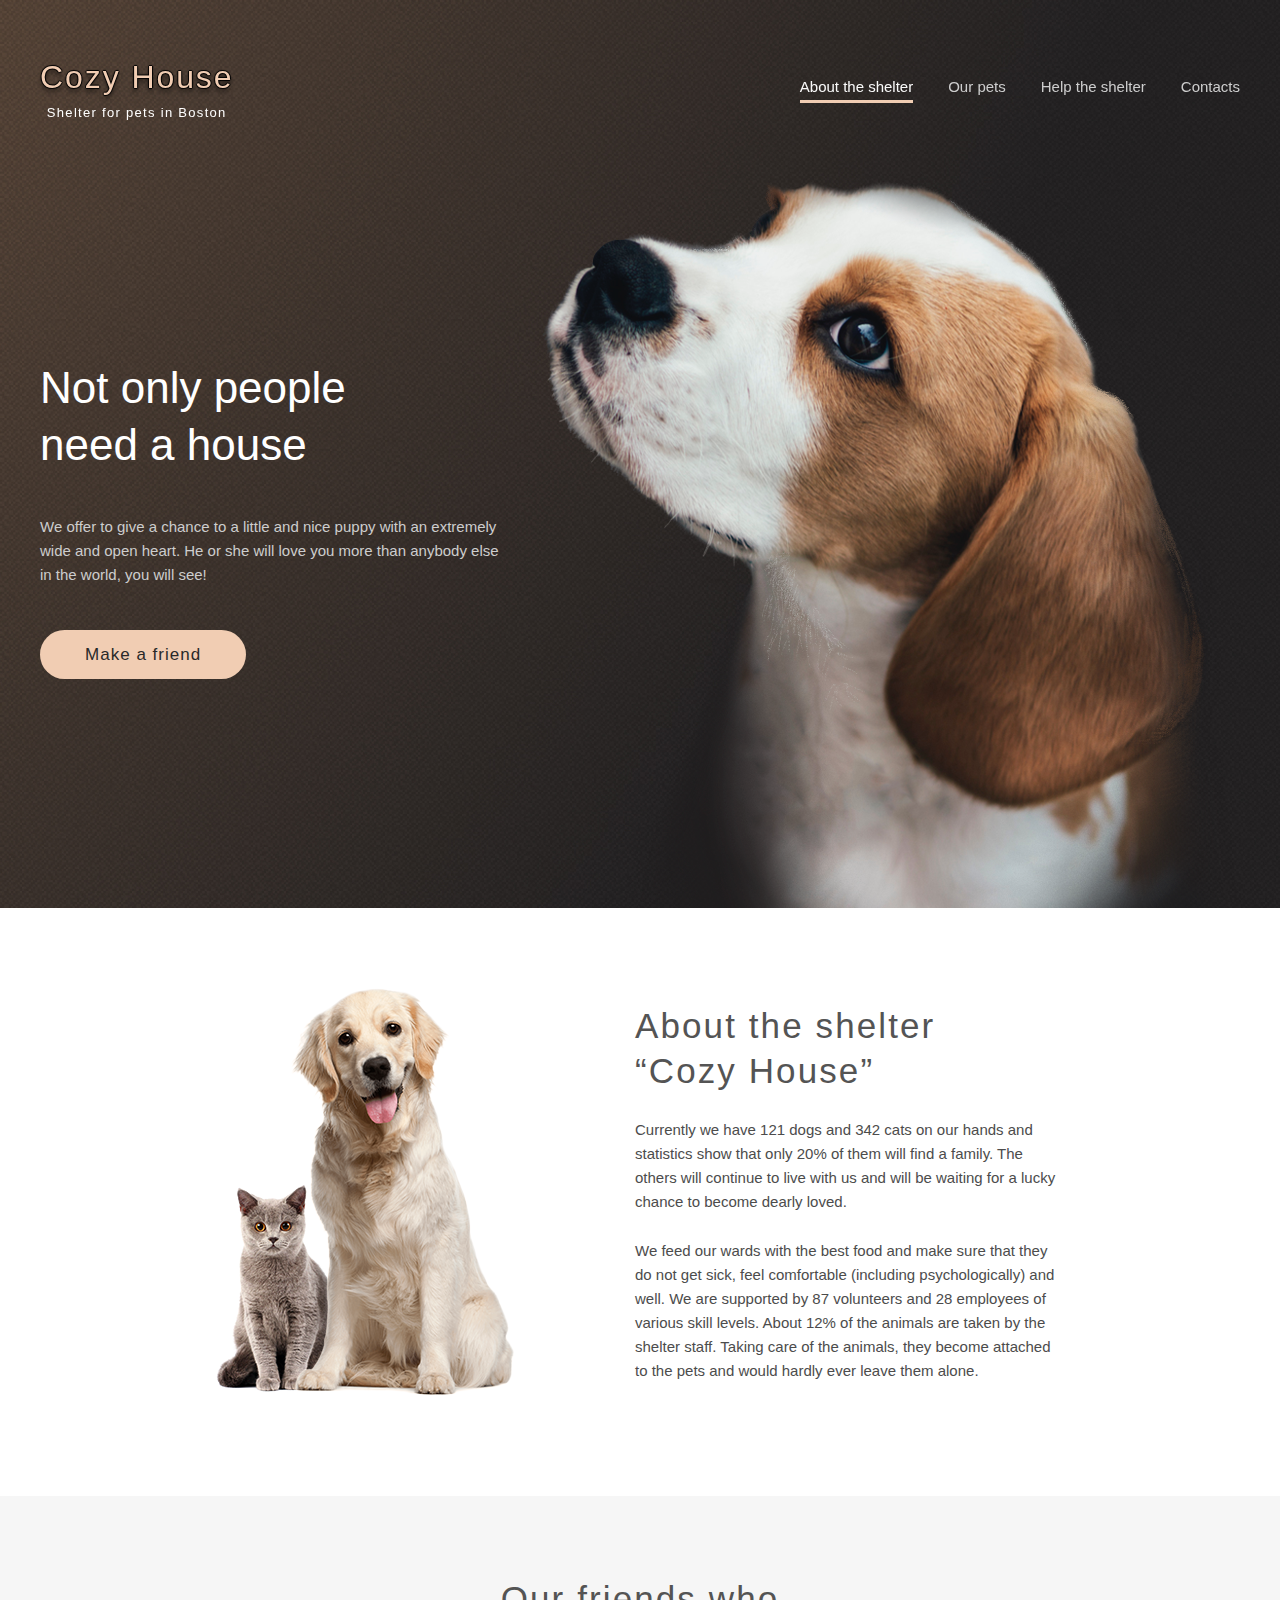
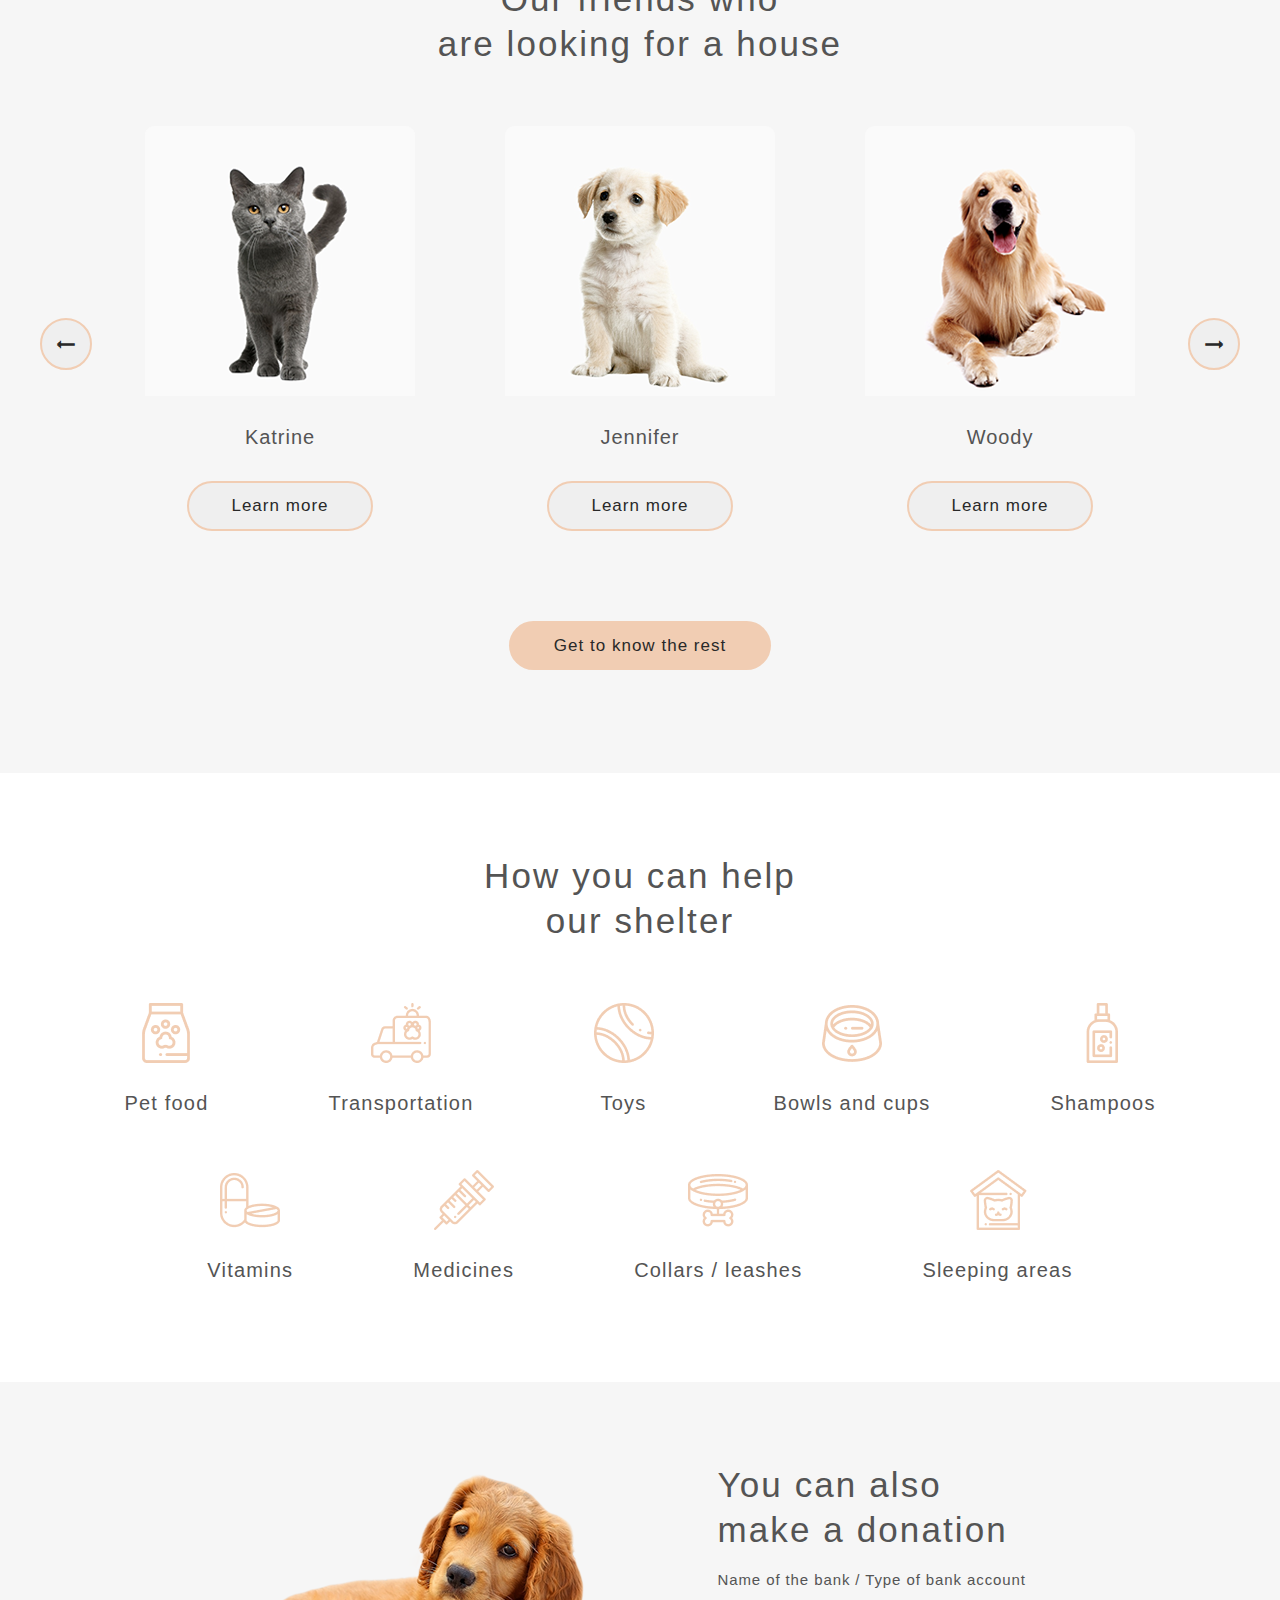
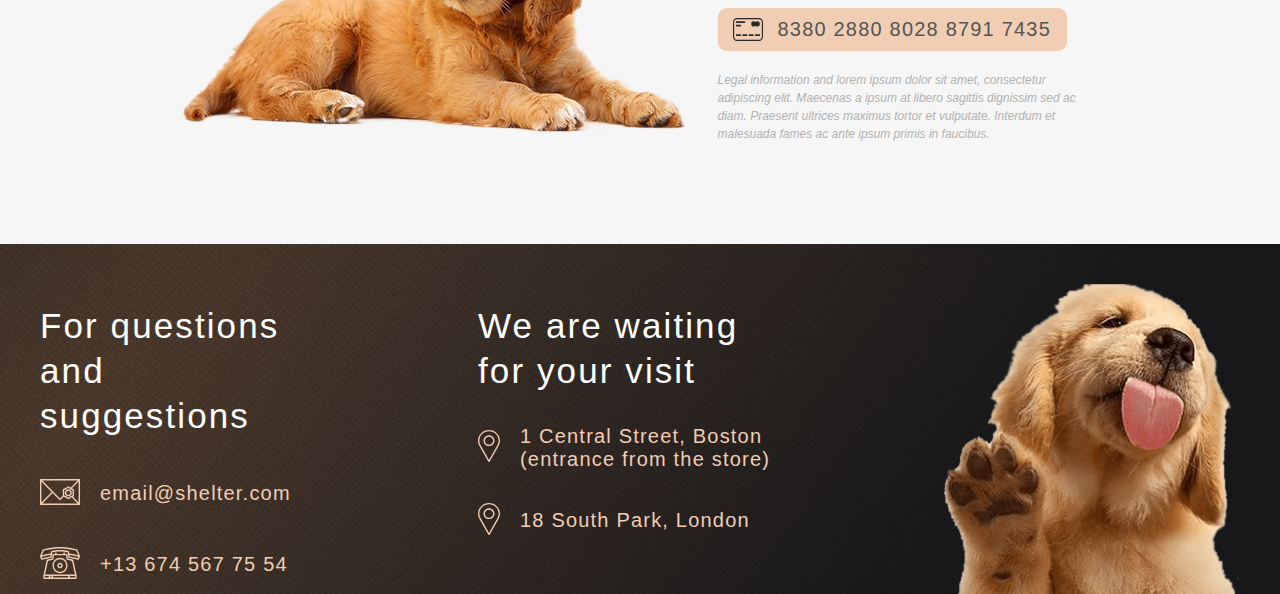
==== pages/main/index.html @ 0a19ca81 "refactor css" ====
<!DOCTYPE html>
<html lang="en">
<head>
    <meta charset="UTF-8">
    <meta http-equiv="X-UA-Compatible" content="IE=edge">
    <meta name="viewport" content="width=device-width, initial-scale=1.0">
    <link rel="icon" type="image/png" sizes="32x32" href="../../assets/favicon/favicon-32x32.png">
    <link rel="icon" type="image/png" sizes="16x16" href="../../assets/favicon/favicon-16x16.png">
    <link rel="stylesheet" href="https://necolas.github.io/normalize.css/latest/normalize.css">
    <link rel="stylesheet" href="style.css">
    <title>Cozy House - Shelter for pets in Boston</title>
</head>
<body class="body">
    <header class="header">
        <div class="container">
            <div class="header__inner">
                <div class="logo">
                    <a href="../../pages/main/index.html">
                        <h1 class="logo__title">Cozy House</h1>
                    </a>
                    <h3 class="logo__subtitle">Shelter for pets in Boston</h3>
                </div>
                <nav class="nav">
                    <div class="logo--nav">
                        <a href="../../pages/main/index.html">
                            <h1 class="logo__title-nav">Cozy House</h1>
                        </a>
                        <h3 class="logo__subtitle-nav">Shelter for pets in Boston</h3>
                    </div>
                    <ul class="nav__list">
                        <li class="nav__item">
                            <a class="nav__link active" href="#!">About the shelter</a>
                        </li>
                        <li class="nav__item">
                            <a class="nav__link" href="../../pages/pets/index.html">Our pets</a>
                        </li>
                        <li class="nav__item">
                            <a class="nav__link" href="#help">Help the shelter</a>
                        </li>
                        <li class="nav__item">
                            <a class="nav__link" href="#contacts">Contacts</a>
                        </li>
                    </ul>
                </nav>
                <div class="burger">
                    <div class="burger__line line-1"></div>
                    <div class="burger__line line-2"></div>
                    <div class="burger__line line-3"></div>
                </div>
            </div>
            </div>
    </header>
    <main class="main">
        <div class="intro">
            <div class="container">
                <div class="intro__inner">
                    <div class="intro__content">
                        <h2 class="content__title">Not only people need a house</h2>
                        <p class="content__text">
                            We offer to give a chance to a little and nice puppy with an extremely wide and open heart.
                            He or she will love you more than anybody else in the world, you will see!
                        </p>
                        <a class="button" href="#pets">Make a friend</a>
                    </div>
                    <div class="intro__img"></div>
                </div>
            </div>
        </div>
        <section class="about">
            <div class="about__inner">
                <div class="about__img"></div>
                <div class="about__content">
                    <h2 class="section__title">About the shelter <br> “Cozy House”</h2>
                    <p class="about__text">
                        Currently we have 121 dogs and 342 cats on our hands and statistics show that only 20% of them will find a family. 
                        The others will continue to live with us and will be waiting for a lucky chance to become dearly loved.
                    </p>
                    <p class="about__text">
                        We feed our wards with the best food and make sure that they do not get sick, feel comfortable (including psychologically) and well. 
                        We are supported by 87 volunteers and 28 employees of various skill levels. About 12% of the animals are taken by the shelter staff. 
                        Taking care of the animals, they become attached to the pets and would hardly ever leave them alone.
                    </p>
                </div>
            </div>
        </section>
        <section class="pets" id="pets">
            <div class="popup__bg">
                <div class="popup">
                    <div class="popup__btn">
                        <div class="btn__line btn__line-1"></div>
                        <div class="btn__line btn__line-2"></div>
                    </div>
                    <div class="popup__photo"></div>
                    <div class="popup__content">
                        <div class="popup__name">Katrine</div>
                        <div class="popup__breed">Cat - British Shorthair</div>
                        <div class="popup__text">
                            Katrine is a beautiful girl. She is as soft as the finest velvet with a thick lush fur. 
                            Will love you until the last breath she takes as long as you are the one. She is picky about her affection. 
                            She loves cuddles and to stretch into your hands for a deeper relaxations.
                        </div>
                        <ul class="popup__info">
                            <li>
                                <span><b>Age:</b> 2 months</span>
                            </li>
                            <li>
                                <span><b>Age:</b> 2 months</span>
                            </li>
                            <li>
                                <span><b>Inoculations:</b> none</span>
                            </li>
                            <li>
                                <span><b>Diseases:</b> none</span>
                            </li>
                            <li>
                                <span><b>Parasites:</b> none</span>
                            </li>
                        </ul>
                    </div>
                </div>
            </div>
            <div class="pets__inner">
                <h2 class="section__title title">Our friends who <br> are looking for a house</h2>
                <div class="slider">
                    <button class="slider__btn-left disabled">&#129044;</button>
                    <div class="slider__inner">
                        <div class="slider__item" id="katrine">
                            <img class="pets__photo" src="../../assets/images/pets/pets-katrine.png" alt="photo Katrine">
                            <div class="pets__name">Katrine</div>
                            <button class="pets__btn">Learn more</button>
                        </div>
                        <div class="slider__item disabled-width" id="jennifer">
                            <img class="pets__photo" src="../../assets/images/pets/pets-jennifer.png" alt="photo Jennifer">
                            <div class="pets__name">Jennifer</div>
                            <button class="pets__btn">Learn more</button>
                        </div>
                        <div class="slider__item disabled" id="woody">
                            <img class="pets__photo" src="../../assets/images/pets/pets-woody.png" alt="photo Woody">
                            <div class="pets__name">Woody</div>
                            <button class="pets__btn">Learn more</button>
                        </div>
                    </div>
                    <button class="slider__btn-rigth">&#129046;</button>
                </div>
                <a class="button button-pets" href="../../pages/pets/index.html">Get to know the rest</a>
            </div>
        </section>
        <section class="help" id="help">
            <div class="help__inner">
                <h2 class="section__title title">How you can help <br> our shelter</h2>
                    <div class="help__content">
                        <div class="help__item">
                            <img class="help__item-img" src="../../assets/icons/help-content/icon-pet-food.png" alt="">
                            <p class="help__item-title">Pet food</p>
                        </div>
                        <div class="help__item">
                            <img class="help__item-img" src="../../assets/icons/help-content/icon-transportation.png" alt="">
                            <p class="help__item-title">Transportation</p>
                        </div>
                        <div class="help__item">
                            <img class="help__item-img" src="../../assets/icons/help-content/icon-toys.png" alt="">
                            <p class="help__item-title">Toys</p>
                        </div>
                        <div class="help__item">
                            <img class="help__item-img" src="../../assets/icons/help-content/icon-bowls-and-cups.png" alt="">
                            <p class="help__item-title">Bowls and cups</p>
                        </div>
                        <div class="help__item item-fix">
                            <img class="help__item-img item-fix-img" src="../../assets/icons/help-content/icon-shampoos.png" alt="">
                            <p class="help__item-title item-fix-title">Shampoos</p>
                        </div>
                        <br>
                        <div class="help__item">
                            <img class="help__item-img" src="../../assets/icons/help-content/icon-vitamins.png" alt="">
                            <p class="help__item-title">Vitamins</p>
                        </div>
                        <div class="help__item">
                            <img class="help__item-img" src="../../assets/icons/help-content/icon-medicines.png" alt="">
                            <p class="help__item-title">Medicines</p>
                        </div>
                        <div class="help__item">
                            <img class="help__item-img" src="../../assets/icons/help-content/icon-collars-leashes.png" alt="">
                            <p class="help__item-title">Collars / leashes</p>
                        </div>
                        <div class="help__item">
                            <img class="help__item-img" src="../../assets/icons/help-content/icon-sleeping-area.png" alt="">
                            <p class="help__item-title">Sleeping areas</p>
                        </div>
                    </div>
            </div>
        </section>
        <section class="donation">
            <div class="donation__inner">
                <div class="donation__img"></div>
                <div class="donation__content">
                    <h2 class="section__title dontaion-fix">You can also <br> make a donation</h2>
                    <div class="donation__info">
                        <div class="info__name">Name of the bank / Type of bank account</div>
                        <div class="info__card">
                            <img class="card__icon" src="../../assets/icons/credit-card.svg" alt="">
                            <a href="#!" class="card__number">8380 2880 8028 8791 7435</a>
                        </div>
                        <div class="info__text">
                            Legal information and lorem ipsum dolor sit amet, consectetur adipiscing elit. 
                            Maecenas a ipsum at libero sagittis dignissim sed ac diam. Praesent ultrices maximus tortor et vulputate. 
                            Interdum et malesuada fames ac ante ipsum primis in faucibus.
                        </div>
                    </div>
                </div>
            </div>
        </section>
    </main>
    <footer class="footer" id="contacts">
        <div class="container container__footer">
            <div class="footer__inner">
                <div class="container__items">
                    <div class="footer__item">
                        <h3 class="footer__title">For questions and suggestions</h3>
                        <div class="contact">
                            <a href="mailto:email@shelter.com">
                                <img class="contact__icon" src="../../assets/icons/icon-email.svg" alt="">
                            </a>
                            <a class="contact__info" href="mailto:email@shelter.com">email@shelter.com</a>
                        </div>
                        <div class="contact">
                            <a href="tel:+136745677554">
                                <img class="contact__icon" src="../../assets/icons/icon-phone.svg" alt="">
                            </a>
                            <a class="contact__info" href="tel:+136745677554">+13 674 567 75 54</a>
                        </div>
                    </div>
                    <div class="footer__item footer__item-fix">
                        <h3 class="footer__title title-fix">We are waiting for your visit</h3>
                        <div class="contact contact-fix">
                            <a href="https://www.google.ru/maps/place/1+Central+St,+Boston,+MA+02109,+%D0%A1%D0%A8%D0%90/@42.3652764,-71.0529156,13.88z/data=!4m5!3m4!1s0x89e370868bc2ce7b:0x82fa7db94f5fea9e!8m2!3d42.3585519!4d-71.0547263?hl=en" target="_blank">
                                <img class="contact__icon" src="../../assets/icons/icon-marker.svg" alt="">
                            </a> 
                            <a class="contact__info" href="https://www.google.ru/maps/place/1+Central+St,+Boston,+MA+02109,+%D0%A1%D0%A8%D0%90/@42.3652764,-71.0529156,13.88z/data=!4m5!3m4!1s0x89e370868bc2ce7b:0x82fa7db94f5fea9e!8m2!3d42.3585519!4d-71.0547263?hl=en" target="_blank">
                                1 Central Street, Boston <br> (entrance from the store)
                            </a>
                        </div>
                        <div class="contact contact-fix">
                            <a href="https://www.google.ru/maps/place/1+Central+St,+Boston,+MA+02109,+%D0%A1%D0%A8%D0%90/@42.3652764,-71.0529156,13.88z/data=!4m5!3m4!1s0x89e370868bc2ce7b:0x82fa7db94f5fea9e!8m2!3d42.3585519!4d-71.0547263?hl=en" target="_blank">
                                <img class="contact__icon" src="../../assets/icons/icon-marker.svg" alt="">
                            </a> 
                            <a class="contact__info" href="https://www.google.ru/maps/place/South+Park/@51.4678553,-0.1951468,17.25z/data=!4m9!1m2!2m1!1s18+South+Park,+London!3m5!1s0x48760f79376fa0e3:0x202ac3af5c1ea4ec!8m2!3d51.4691953!4d-0.1941945!15sChUxOCBTb3V0aCBQYXJrLCBMb25kb25aFiIUMTggc291dGggcGFyayBsb25kb26SAQRwYXJrmgEjQ2haRFNVaE5NRzluUzBWSlEwRm5TVVJYY0hGaFNWWjNFQUU?hl=en" target="_blank">
                                18 South Park, London
                            </a>
                        </div>
                    </div>
                </div>
                <div class="footer__img"></div>
            </div>
        </div>
    </footer>
    <div class="shadow"></div>
    <script src="script.js"></script>
</body>
</html>
---- pages/main/style.css ----
html {
    scroll-behavior: smooth; 
}

body {
    margin: 0;
    padding: 0;
    font-family: Arial, sans-serif;
    font-weight: 400;
    background-color: #fff;
}

/* .body.active {
    overflow: hidden;
    margin-right: 0px;
} */

*, *:before, *:after {
    box-sizing: border-box;
}

h1, h2, h3, h4, h5, h6 {
    margin: 0;
}

p {
    margin: 0;
}

a {
    text-decoration: none;
    color: inherit;
}

.container {
    padding: 0 40px;
    margin: 0 auto;
    width: 100%;
    height: 100%;
    max-width: 1280px;
}

/* ----- Header ----- */
.header {
    width: 100%;
    height: 120px;
    position: absolute;
    top: 0;
    left: 0;
    z-index: 1000;
}

.header__inner {
    display: flex;
    height: 100%;
    align-items: flex-end;
}

.logo {
    max-height: 60px;
    text-align: center;
}

.logo--nav {
    display: none;
}

.logo__title {
    margin-bottom: 10px;
    font-size: 32px;
    color: #F1CDB3;
    line-height: 35.2px;
    letter-spacing: 0.06em;
    text-shadow: 1px 0 1px #000, 
    0 1px 1px #000, 
    -1px 0 1px #000, 
    0 -1px 1px #000,
    0px 4px 4px rgba(0, 0, 0, 0.5);
    font-family: Georgia, sans-serif;
    font-weight: 400;
    font-style: normal;
}

.logo__subtitle {
    font-size: 13px;
    font-weight: 400;
    color: #fff;
    line-height: 15px;
    letter-spacing: 0.1em;
}

.nav {
    margin-left: auto;
    margin-bottom: 5px;
}

.nav__list {
    display: flex;
    list-style: none;
}

.nav__link {
    padding-bottom: 5px;
    margin-left: 35px;
    color: #CDCDCD;
    font-size: 15px;
    font-weight: 400;
    line-height: 24px;
    transition: all .2s ease-in-out;
}

.nav__link.active {
    border-bottom: 3px solid #F1CDB3;
    color: #FAFAFA;
}

.nav__link:hover {
    color: #FAFAFA;
}

.burger {
    width: 32px;
    display: none;
    flex-direction: column;
    justify-content: center;
    align-items: center;
    cursor: pointer;
    user-select: none;

}

.burger div {
    transition: all .3s ease;
}

.burger:hover div {
    background-color: #FAFAFA;
}

.burger__line {
    margin: 4px 0;
    height: 2px;
    width: 100%;
    background-color: #F1CDB3;
}

/* ----- Main ----- */
.main {
    margin: 0 auto;
    width: 100%; 
}

.intro {
    width: 100%;
    min-height: 908px;
    background-color: #3f342e;
    background-image: url("../../assets/images/intro-background.jpg");
    background-position: center;
    background-repeat: no-repeat;
    background-size: cover;
}

.intro__inner {
    display: flex;
    align-items: flex-end;
    padding-top: 180px;
}

.intro__img {
    width: 100%;
    max-width: 698px;
    height: 728px;
    /* height: auto; */
    flex-shrink: 0;
    background-image: url("../../assets/images/intro-dog.png");
    background-position: center;
    background-repeat: no-repeat;
    background-size: cover;
}

.intro__content {
    padding-bottom: 243px;
    margin-right: 42px;
    margin-top: 163px;
    max-width: 460px;
    min-height: 322px;
}

.content__title {
    margin-bottom: 42px;
    max-width: 310px;
    font-size: 44px;
    color: #fff;
    line-height: 57px;
    font-family: Georgia, sans-serif;
    font-weight: 400;
}

.content__text {
    margin-bottom: 58px;
    font-size: 15px;
    font-weight: 400;
    color: #CDCDCD;
    line-height: 24px;
}

.button {
    padding: 15px 45px;
    height: 52px;
    color: #292929;
    font-size: 17px;
    font-family: Georgia, sans-serif;
    letter-spacing: 0.06em;
    background-color: #F1CDB3;
    border-radius: 100px;
    text-decoration: none;
    cursor: pointer;
    border: none;
    transition: all .5s ease;
}

.button:hover {
    background-color: #FDDCC4;
}

.section__title {
    margin-bottom: 25px;
    color: #545454;
    font-size: 35px;
    line-height: 45px;
    font-weight: 400;
    letter-spacing: 0.06em;
    font-family: Georgia, sans-serif;
}

.title {
    margin: 0 auto 60px;
    text-align: center;
}

.about {
    display: flex;
    justify-content: center;
    height: 508px;
    margin-bottom: 80px;
}

.about__inner {
    margin-top: 80px;
    display: flex;
    justify-content: center;
}

.about__img {
    margin-right: 120px;
    width: 300px;
    height: 408px;
    background-image: url("../../assets/images/about-pets.png");
    background-position: center;
    background-repeat: no-repeat;
    background-size: cover;
}

.about__content {
    margin-top: 15px;
    width: 430px;
    height: 380px;
}

.about__text {
    margin-bottom: 25px;
    color: #4C4C4C;
    font-size: 15px;
    line-height: 24px;
    font-weight: 400;
}

.about__text:last-child {
    margin-bottom: 14px;
}

.pets {
    padding-top: 80px;
    height: 877px;
    text-align: center;
    background-color: #F6F6F6;
    font-family: Georgia, sans-serif;
    font-weight: 400;
    letter-spacing: 0.06em;
}

.slider {
    margin-bottom: 60px;
    display: flex;
    justify-content: center;
}

.slider__btn-left {
    margin-left: 40px;
    margin-right: 53px;
    margin-top: 192px;
    width: 52px;
    height: 52px;
    border-radius: 100%;
    border: 2px solid #F1CDB3;
    font-size: 20px;
    line-height: 48px;
    color: #292929;;
    cursor: pointer;
    transition: all .4s ease;
}

.slider__btn-left.disabled {
    cursor: default;
}
.slider__btn-left.disabled:hover {
    background-color: #F6F6F6;
    border: 2px solid #F1CDB3;
}

.slider__btn-rigth {
    margin-left: 53px;
    margin-right: 40px;
    margin-top: 192px;
    width: 52px;
    height: 52px;
    border-radius: 100%;
    border: 2px solid #F1CDB3;
    font-size: 20px;
    line-height: 48px;
    color: #292929;;
    cursor: pointer;
    transition: all .4s ease;
}

.slider__btn-left:hover {
    background-color: #FDDCC4;
    border: 2px solid #FDDCC4;
}

.slider__btn-rigth:hover {
    background-color: #FDDCC4;
    border: 2px solid #FDDCC4;
}

.slider__inner {
    margin-bottom: 15px;
    width: 990px;
    display: flex;
    justify-content: space-between;
}

.slider__item {
    border-radius: 9px;
    width: 270px;
    height: 435px;
    overflow: hidden;
    transition: all .5s ease;
}

.slider__item:hover {
    background-color: #fff;
    box-shadow:  0px 2px 35px 14px rgba(13, 13, 13, 0.1);
}

.slider__item:hover button {
    background-color: #FDDCC4;
    border: 2px solid #FDDCC4;
}

.pets__photo {
    margin-bottom: 26px;
    width: 270px;
    height: 270px;
}

.pets__name {
    margin-bottom: 32px;
    color: #545454;
    font-size: 20px;
    line-height: 23px;
}

.pets__btn {
    margin-bottom: 30px;
    padding: 12px 42px;
    color: #292929;
    font-size: 17px;
    line-height: 22px;
    font-family: Georgia, sans-serif;
    font-weight: 400;
    letter-spacing: 0.06em;
    border-radius: 100px;
    border: 2px solid #F1CDB3;
    cursor: pointer;
    transition: all .5s ease;
}

.pets__btn:hover {
    background-color: #FDDCC4;
    border: 2px solid #FDDCC4;
}

.help {
    margin: 0 auto;
    padding-top: 80px;
    margin-bottom: 45px;
    max-width: 1200px;
}

.help__content {
    display: flex;
    justify-content: center;
    flex-wrap: wrap;
}

.help__item {
    margin: 0 60px;
    margin-bottom: 55px;
    text-align: center;
}

.help__item-img {
    margin-bottom: 25px;
}

.help__item-title {
    color: #545454;
    font-size: 20px;
    line-height: 23px;
    letter-spacing: 0.06em;
    font-family: Georgia, sans-serif;
    font-weight: 400;
}

.donation {
    padding-top: 80px;
    height: 462px;
    background-color: #F6F6F6;
}

.donation__inner {
    display: flex;
    justify-content: center;
}

.donation__img {
    margin-top: 11px;
    margin-right: 30px;
    width: 505px;
    height: 261px;
    background-image: url("../../assets/images/donation-dog.png");
    background-position: center;
    background-repeat: no-repeat;
    background-size: cover;
}

.donation__content {
    width: 380px;
    height: 282px;
}

.dontaion-fix {
    margin-bottom: 19px;
}

.info__name {
    margin-bottom: 20px;
    color: #545454;
    font-size: 15px;
    letter-spacing: 0.06em;
    font-family: Georgia, sans-serif;
    font-weight: 400;
}

.info__card {
    margin-bottom: 20px;
    width: 349px;
    height: 43px;
    display: flex;
    vertical-align: middle;
    background-color: #F1CDB3;
    border-radius: 9px;
    transition: all .5s ease;
}

.info__card:hover {
    background-color: #FDDCC4;
}

.card__icon {
    width: 30px;
    margin: 0 15px;
}

.card__number {
    color: #545454;
    font-size: 20px;
    line-height: 43px;
    letter-spacing: 0.06em;
    font-family: Georgia, sans-serif;
    font-weight: 400;
    text-decoration: none;
}

.info__text {
    color: #B2B2B2;
    font-size: 12px;
    line-height: 18px;
    font-family: 'Arial';
    font-style: italic;
    font-weight: 400;
}

/* ----- Footer ----- */
.footer {
    margin: 0 auto;
    width: 100%;
    max-width: 1280px;  
    height: auto;
    background-color: #3f342e;
    background-image: url("../../assets/images/footer-background.jpg");
    background-position: center;
    background-repeat: no-repeat;
    background-size: cover;
}

.footer__inner {
    padding-top: 40px;
    display: flex;
    justify-content: center;
    align-items: center;
    flex-wrap: wrap;
}

.container__items {
    max-width: 740px;
    margin-right: 160px;
    display: flex;
    flex-wrap: wrap;
    /* justify-content: center; */
    gap: 158px;
}

.footer__item {
    margin-bottom: 65px;
    /* margin-right: 160px; */
    height: 234px;
    max-width: 280px;
}
.footer__item-fix {
    max-width: 302px;
}

.footer__title {
    padding-top: 13px;
    margin-bottom: 38px;
    color: #fff;
    font-size: 35px;
    line-height: 45px;
    letter-spacing: 0.06em;
    font-family: Georgia, sans-serif;
    font-weight: 400;
}

.title-fix {
    margin-bottom: 32px;
}

.contact {
    margin-bottom: 35px;
    display: flex;
    align-items: center;
}

.contact-fix {
    margin-bottom: 32px;
}

.contact__icon {
    margin-right: 20px;
}

.contact__info {
    color: #F1CDB3;
    font-size: 20px;
    line-height: 23px;
    letter-spacing: 0.06em;
    font-family: Georgia, sans-serif;
    font-weight: 400;
    text-decoration: none;
}

.footer__img {
    width: 300px;
    height: 310px;
    background-image: url("../../assets/images/footer-puppy.png");
    background-position: center;
    background-repeat: no-repeat;
    background-size: cover;
}



@Media (max-width: 1150px) {
    .intro__img {
       width: 670px;
       height: 700px;
       background-size: contain;
    }
}

@Media (max-width: 1050px) {
    .intro__inner {
        flex-wrap: wrap;
        justify-content: center;
    }
    .intro__content {
       padding-bottom: 100px;
       margin-top: 0px;
    }
    .intro__img {
        width: 569px;
        height: 593px;
    }
}

/* 
@Media (max-width: 1278px) { 
    .intro__content {
        position: relative;
        z-index: 10;
    }
    
    .intro__dog {
        position:absolute;
        z-index: 5;
        right: 0;
    } 
    .slider__btn-left {
        margin-right: 0;
        margin-left: 20px;
    }
    .slider__btn-rigth {
        margin-right: 20px;
        margin-left: 0;
    }
    .container__items {
        width: 100%;
        margin-right: 0;
    }
} */

@Media (max-width: 1040px) {
    /* .intro {
        position: relative;
    }
    .intro__content {
        margin-top: 0;
        padding-bottom: 220px;
    }
    .content__title {
        margin-bottom: 10px;
    }
    .content__text {
        width: 400px;
    }
    .intro__dog {
        width: 569px;
        height: 593px;
        bottom: 0;
        background-size: contain;
    } */

    .slider {
        display: flex;
        justify-content: center;
    }

    .slider__inner {
        width: auto;
    }
    .slider__item.disabled {
        display: none;
    }

    .donation {
        height: auto;
    }

    .donation__inner {
        flex-direction: column-reverse;
        align-items: center;
    }

    .donation__content {
        margin-bottom: 60px;
    }
}

@Media (max-width: 900px) {
    .nav__list {
        padding-left: 0;
    }
    .nav__link {
        margin-left: 30px;
    }
    .intro__content {
        margin-top: 30px;
    }
    .about {
        height: auto;
    }
    .about__img {
        margin-right: 30px;
    }
    .help__item {
        width: calc(20% - 40px);
        margin: 40 40px;
    }

    .container__items {
        display: flex;
        justify-content: space-around;
        gap: 60px;
    }
}

@Media (max-width: 830px) {
    .about__inner {
        flex-wrap: wrap;
    }
}

@Media (max-width: 768px) {
    .container {
        padding: 0 30px;
    }
    .header {
        height: 90px;
    }
    .header__inner {
        padding-top: 30px;
        display: flex;
    }
    .nav__link {
        margin-left: 35px;
    }

    .intro {
        height: 1165px;
    }

    .intro__inner {
        display: block;
        padding-top: 150px;
    }
    
    .intro__content {
        margin-left: 125px;
        margin-top: 0px;
        margin-right: 0;
        padding-bottom: 116px;
    }
    .content__title {
        margin-bottom: 42px;
    }
    .content__text {
        width: 100%;
    }
    .button {
        margin-left: 125px;
    }
    .intro__dog {
        margin-left: auto;
        position: static;
        width: 569px;
        height: 593px;
    }

    .about {
        display: flex;
        justify-content: center;
        height: 1048px;
        /* margin-bottom: 80px; */
    }

    .about__inner {
        margin-top: 80px;
        display: flex;
        justify-content: start;
        flex-direction: column-reverse;
    }
    
    .about__img {
        margin-right: 0;
        margin: 0 auto;
    }
    
    .about__content {
        margin-bottom: 80px;
        margin-top: 0;
        width: 430px;
        height: 380px;
    }
    
    .pets {
        padding-top: 0;
        height: 877px;
        text-align: center;
        width: 100%;
    }
    
    .slider {
        margin-bottom: 60px;
        display: flex;
        justify-content: space-between;
        width: 100%;
        padding: 0;
        margin: 0;
    }
    
    .slider__btn-left {
        margin-left: 30px;
        margin-right: 12px;
        margin-top: 192px;
        width: 52px;
        height: 50px;
    }
    
    .slider__btn-rigth {
        margin-left: 12px;
        margin-right: 30px;
    }
    
    .slider__inner {
        margin-bottom: 75px;
        width: 100%;
        max-width: 580px;
        display: flex;
        justify-content: space-between;
    }
    
    .slider__item {
        margin: 0;
    }

    .button-pets {
        margin: 0 auto;
    }


    .help {
        padding-top: 0;
        margin-bottom: 45px;
    }
    
    .help__content {
        margin: 0 69px;
        justify-content: space-between;
    }
    
    .help__item {
        margin: 0;
        margin-bottom: 55px;
        width: 170px;
    }

    .item-fix {
       text-align: start;
    }
    .item-fix-img {
        padding-left: 75px;
    }
    .item-fix-title {
        padding-left: 55px;
    }


    .donation {
        height: auto;   
    }
    

    .dontaion-fix {
        margin-bottom: 25px;
    }
    
    .donation__content {
        margin-bottom: 50px;
    }
    .donation__img {
        margin-right: 0;
        margin-bottom: 102px;
    }

    
    .footer__inner {
        padding-top: 18px;
        display: flex;
        justify-content: center;
        align-items: center;
        flex-wrap: wrap;
    }
    
    .container__items {
        margin-right: 0;
        margin: 0 30px;
        margin-bottom: 15px;
        display: flex;
        flex-wrap: wrap;
        justify-content: space-between;
        gap: 0;
    }
    
    .footer__item {
        margin-bottom: 60px;
        max-width: 302px;
        margin-right: 5px;

    }
    .footer__title {
        width: 100%;
    }
}

@Media (max-width: 767px) {
    .body {
        position: relative;
        overflow-x: hidden;
    }

    .body.open {
        overflow: hidden;
    }

    .shadow.open {
        background-color: rgba(41, 41, 41, 0.6);
        min-height: 100vw;
        min-width: 100vh;
        position: absolute;
        top: 0;
        bottom: 0;
        right: 0;
        left: 0;
        z-index: 100;
    }

    .logo.open {
        display: none;
    }

    .logo--nav {
        width: 186px;
        display: block;
        margin-top: 30px;
        margin-left: 10px;
        max-height: 60px;
        text-align: center;
    }

    
    .logo__title-nav {
        margin-bottom: 10px;
        font-size: 32px;
        color: #F1CDB3;
        line-height: 35.2px;
        letter-spacing: 0.06em;
        text-shadow: 1px 0 1px #000, 
        0 1px 1px #000, 
        -1px 0 1px #000, 
        0 -1px 1px #000,
        0px 4px 4px rgba(0, 0, 0, 0.5);
        font-family: Georgia, sans-serif;
        font-weight: 400;
        font-style: normal;
    }
    
    .logo__subtitle-nav {
        font-size: 13px;
        font-weight: 400;
        color: #fff;
        line-height: 15px;
        letter-spacing: 0.1em;
    }


    @keyframes slide-in {
        from { right: -320px;}
        to { right: 0;}
    }
    
    @keyframes slide-out {
        from { right: 0;}
        to { right: -320px;}
    }


    .nav {
        margin: 0;
        padding: 0;
        position: absolute;
        right: -320px;
        top: 0;
        z-index: 100;
        transition: .5s;
        width: 100%;
        max-width: 320px;
        height: 100vh;
        display: block;
        /* justify-content: center; */
        background-color: #292929;

        animation-name: slide-out;
        animation-duration: .8s;
    }

    .nav.open {
        right: 0;
        animation-name: slide-in;
        animation-duration: .8s;
    }

    .nav__list {
        margin-top: 170px;
        padding-left: 0;
        display: flex;
        flex-direction: column;
        padding-bottom: 40px;
    }

    .nav__item {
        margin-bottom: 66px;
        margin-right: 38px;
        text-align: center;
    }

    .nav__link {
        font-size: 32px;
        font-family: Arial;
        font-weight: 400;
        padding-bottom: 10px;
    }

    .burger {
        position: relative;
        z-index: 1000;
        width: 30px;
        display: flex;
        margin-left: auto;
        margin-right: 43px;
    }

    .burger.open {
        height: 60px;
    }

    .burger.open .line-1 {
        transform: rotate(90deg) translate(10px, 10px);
        transition: .5s;
    }

    .burger.open .line-2 {
        transform: rotate(90deg) translate(0px, 0);;
        transition: .5s;
    }

    .burger.open .line-3 {
        transform: rotate(90deg) translate(-10px, -10px);
        transition: .5s;
    }

    .intro {
        height: auto;
    }

    .intro__content {
        margin: 0 auto;
        padding-left: 0;
        padding-bottom: 100px;
    }
    .button {
        width: 207px;
        margin: 0;
    }

    .intro__dog {
        width: auto;
        height: 440px;  
    }

    .about {
        height: auto;
    }
    .about__content {
        margin: 0 auto;
        width: 80%;
        height: auto;
        padding: 0 20px;
    }
    .about__img {
        width: 260px;
        height: 359px;
    }

    .section__title {
        padding: 0 20px;
        text-align: center;
    }
}

@Media (max-width: 740px) {
    .slider__item.disabled-width {
        display: none;
    }
    .slider__item {
        margin: 0 auto;
    }
    .donation__content {
        padding: 0 20px;
    }

    .footer__item {
        margin: 0 auto;
        height: auto;
        padding-left: 20px;
    }

    
    .footer__title {
        text-align: center;
        font-size: 25px;
        line-height: 32px;
    }
   
}

@Media (max-width: 520px) {
    .container {
        padding: 0 20px;
    }
    .logo {
        margin-right: 10px;
    }

    .intro__dog {
        width: auto;
        height: 320px;  
    }

    .slider {
        position: relative;
        margin-bottom: 60px;
    }

    .slider__btn-left {
        position: absolute;
        bottom: 10px;
        left: 80px;
        margin: 0 auto;
    }

    .slider__btn-rigth {
        position: absolute;
        bottom: 10px;
        right: 80px;
        margin: 0 auto;
    }

    .help__content {
        margin: 0 15px;
    }
    .help__item {
        width: 130px;
    }
    .item-fix {
        text-align: center;
    }
    .item-fix-img {
        padding: 0;
    }
    .item-fix-title {
        padding: 0;
    }

    .donation__content {
        width: auto;
        height: auto;
    }
    .info__card {
        margin: 20px auto;
        /* width: auto; */
    }
    .card__number {
        /* font-size: 15px; */
    }
    .donation__img {
        width: 300px;
        height: 150px;
    }
    .dontaion-fix {
        text-align: center;
    }
    .donation__info {
        text-align: center;
    }

}

@Media (max-width: 380px) {
    .title {
        padding: 0 10px;
    }

    .intro__dog {
        width: auto;
        height: 270px;  
    }
    .info__card {
        margin: 20px auto;
        width: 281px;
        /* width: auto; */
    }
    .card__number {
        font-size: 15px;
        
    }

    .container__footer {
        padding: 0 10px;
    }

    .footer__item {
        padding-left: 0;
    }

    .footer__title {
        text-align: center;
        font-size: 25px;
        line-height: 32px;
    }

    .footer__img {
        width: 260px;
        height: 269px;
    }
}

@Media (max-width: 320px) {
    .container {
        padding: 0 10px;
    }

    .content__title {
        padding: 0 40px;
        width: 300px;
        font-size: 25px;
        line-height: 32px;
        text-align: center;
        letter-spacing: 0.06em;
    }
    .content__text {
        text-align: center;
    }
    .button {
        margin: 0 46px;
       
    }
    .intro__content {
        margin-bottom: 23px;
    }

    .intro__dog {
        width: 260px;
    }

    .about {
        margin-bottom: 40px;
    }
    .about__inner {
        margin: 0 auto;
        padding: 42px 10px;
    }
    .about__content {
        width: 100%;
        padding: 0;
        margin: 0;
        margin-bottom: 28px;
        text-align: center;
    }
    .section__title {
        width: 300px;
        font-size: 25px;
        line-height: 32px;
    }
    .about__text {
        margin-bottom: 23px;
        padding: 0 15px;
        width: 100%;
        text-align:justify;
        vertical-align: Top
    }
    .about__img {
        width: 260px;
        height: 353.6px;
    }

    .pets {
        height: auto;
        margin-bottom: 100px;
    }
    .pets__inner {
        padding: 0 10px;
    }
    .title {
        padding: 0;
        margin-bottom: 42px;
    }
    .slider {
        margin-bottom: 55px;
    }
    .slider__btn-left {
        bottom: 3.5px;
        left: 58px;
    }
    .slider__btn-rigth {
        bottom: 3.5px;
        right: 58px;
    }
    .button-pets {
        margin: 0;
    }

    .help {
        height: auto;
        margin-bottom: 0;
    }
    .help__item-img {
        width: 50px;
        margin-bottom: 15px;
    }
    .help__item-title {
        font-size: 15px;
    }
    .help__item {
        margin-bottom: 25px;
    }


    .donation {
        padding-top: 55px;
    }
    .donation__inner {
        padding: 0 10px;
        width: 100%;
    }
    .donation__content {
        margin-bottom: 30px;
    }
    .dontaion-fix {
        margin-bottom: 23px;
    }
    .info__name {
        letter-spacing: normal;
        margin-bottom: 24px;
    }
    .info__text {
        padding: 0 10px;
        text-align: justify;
    }
    .donation__img {
        margin-bottom: 43px;
        width: 260px;
        height: 135.2px;
    }


    .footer__inner {
        padding-top: 31px;
    }
    .container__items {
        margin: 0 auto;
    }
    .footer__item {
        margin: 0 auto;
    }
    .footer__title {
        padding: 0;
        width: 100%;
    }
    .contact {
        justify-content: center;
        margin-bottom: 36px;
    }
    .title-fix {
        width: 270px;
        margin: 0 auto;
        margin-bottom: 41px;
    }
    .contact-fix {
        justify-content: start;
    }
}


/* ----- Popup ----- */
.popup__bg {
    position: fixed;
    top: 0;
    left: 0;
    width: 100%;
    height: 100vh;
    background: rgba(41, 41, 41, 0.6);
    opacity: 0;
    pointer-events: none;
    transition: 0.5s all;
    z-index: 10;
    transition: all .4s ease;
}

.popup__bg.active {
    opacity: 1;
    pointer-events: all;
    transition: 0.5s all;
}

.popup__bg .popup__btn {
    background-color: #FDDCC4;
    border-color: #FDDCC4;
}

.popup {
    position: absolute;
    top: 50%;
    left: 50%;
    transform: translate(-50%, -50%) scale(0);
    transition: 0.5s all;

    display: flex;
    width: 900px;
    height: 500px;
    background-color: #FAFAFA;
    border-radius: 9px;
    box-shadow: 0px 2px 35px rgba(13, 13, 13, 0.1);
    z-index: 100;
    transition: all .4s ease;
}

.popup.active {
    transform: translate(-50%, -50%) scale(1);
    transition: 0.5s all;
}

.popup:hover .popup__btn {
    background-color: transparent;
}

.popup__btn {
    position: absolute;
    top: -55px;
    right: -30px;
    width: 52px;
    height: 52px;
    text-align: center;
    line-height: 52px;
    font-weight: bold;
    font-family: Arial, Helvetica, sans-serif;
    border: 2px solid #F1CDB3;
    border-radius: 100%;
    background-color: transparent;
    box-shadow: 0 4px 4px rgba(0, 0, 0, 0.25);
    cursor: pointer;
    z-index: 1000;
    transition: all .5s ease;
}

.popup__btn:hover {
    background-color: #FDDCC4 !important;
    border-color: #FDDCC4;
}

.btn__line {
    position: absolute;
    top: 50%;
    left: 50%;
    background-color: #292929;
    width: 20px;
    height: 3px;
    border-radius: 3px;
}

.btn__line-1 {
    transform: rotate(45deg) translate(-8px, 7px);
}
.btn__line-2 {
    transform: rotate(-45deg) translate(-7px, -8px);;
}

.popup__photo {
    width: 500px;
    height: 100%;
    background-image: url("../../assets/images/pets/pets-katrine.png");
    background-position: center;
    background-repeat: no-repeat;
    background-size: cover;
}
.popup__content {
    padding: 50px 20px 88px 29px;
    max-width: 400px;
    font-family: Georgia, sans-serif;
    font-weight: 400;
    color: #000;
    text-align: left;
}
.popup__name {
    margin-bottom: 10px;
    font-size: 35px;
    letter-spacing: 0.06%;
}
.popup__breed {
    font-size: 20px;
    margin-bottom: 40px;
}
.popup__text {
    margin-bottom: 40px;
    font-size: 15px;
    line-height: 17px;
}

.popup__info {
    padding-left: 15px;
    text-align: left;
    font-size: 15px;
    line-height: 17px;
}
.popup__info li {
    color: #F1CDB3;
}
.popup__info li span {
    color: #000;
}

@Media (max-width: 1000px) {
    .popup {
        width: 630px;
        height: 350px;
    }
    .popup__content {
        padding: 10px 9px 37px 11px;
        max-width: 280px;
    }
    .popup__name {
        margin-bottom: 10px;
    }
    .popup__breed {
        margin-bottom: 20px;
    }
    .popup__text {
        margin-bottom: 2px;
    }
}

@Media (max-width: 767px) {
    .popup {
        width: 80%;
        display: flex;
        justify-content: center;
    }
    .popup__photo {
        display: none;
    }
    .popup__content {
        text-align: center;
    }
    .popup__text {
        text-align: justify;
    }
}

@Media (max-width: 425px) {
    .popup__text {
        font-size: 13px;
    }
    
}
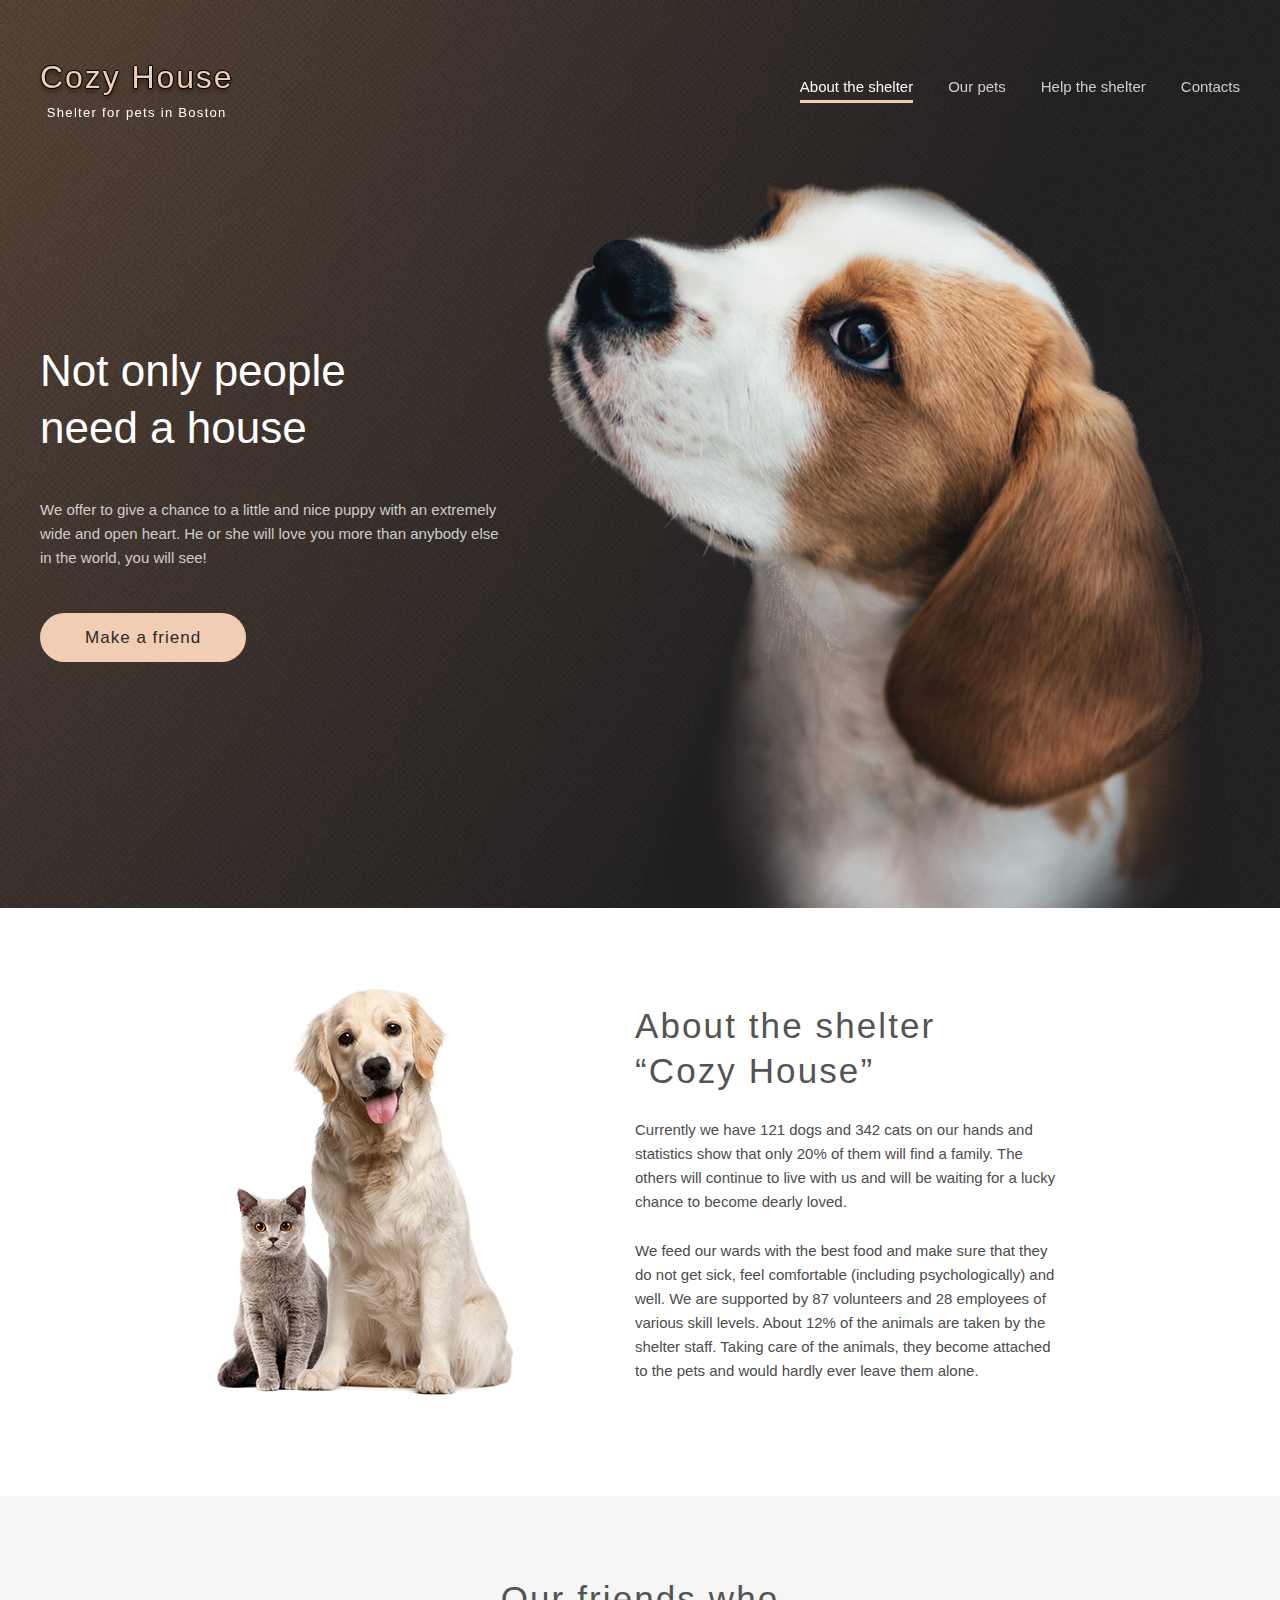
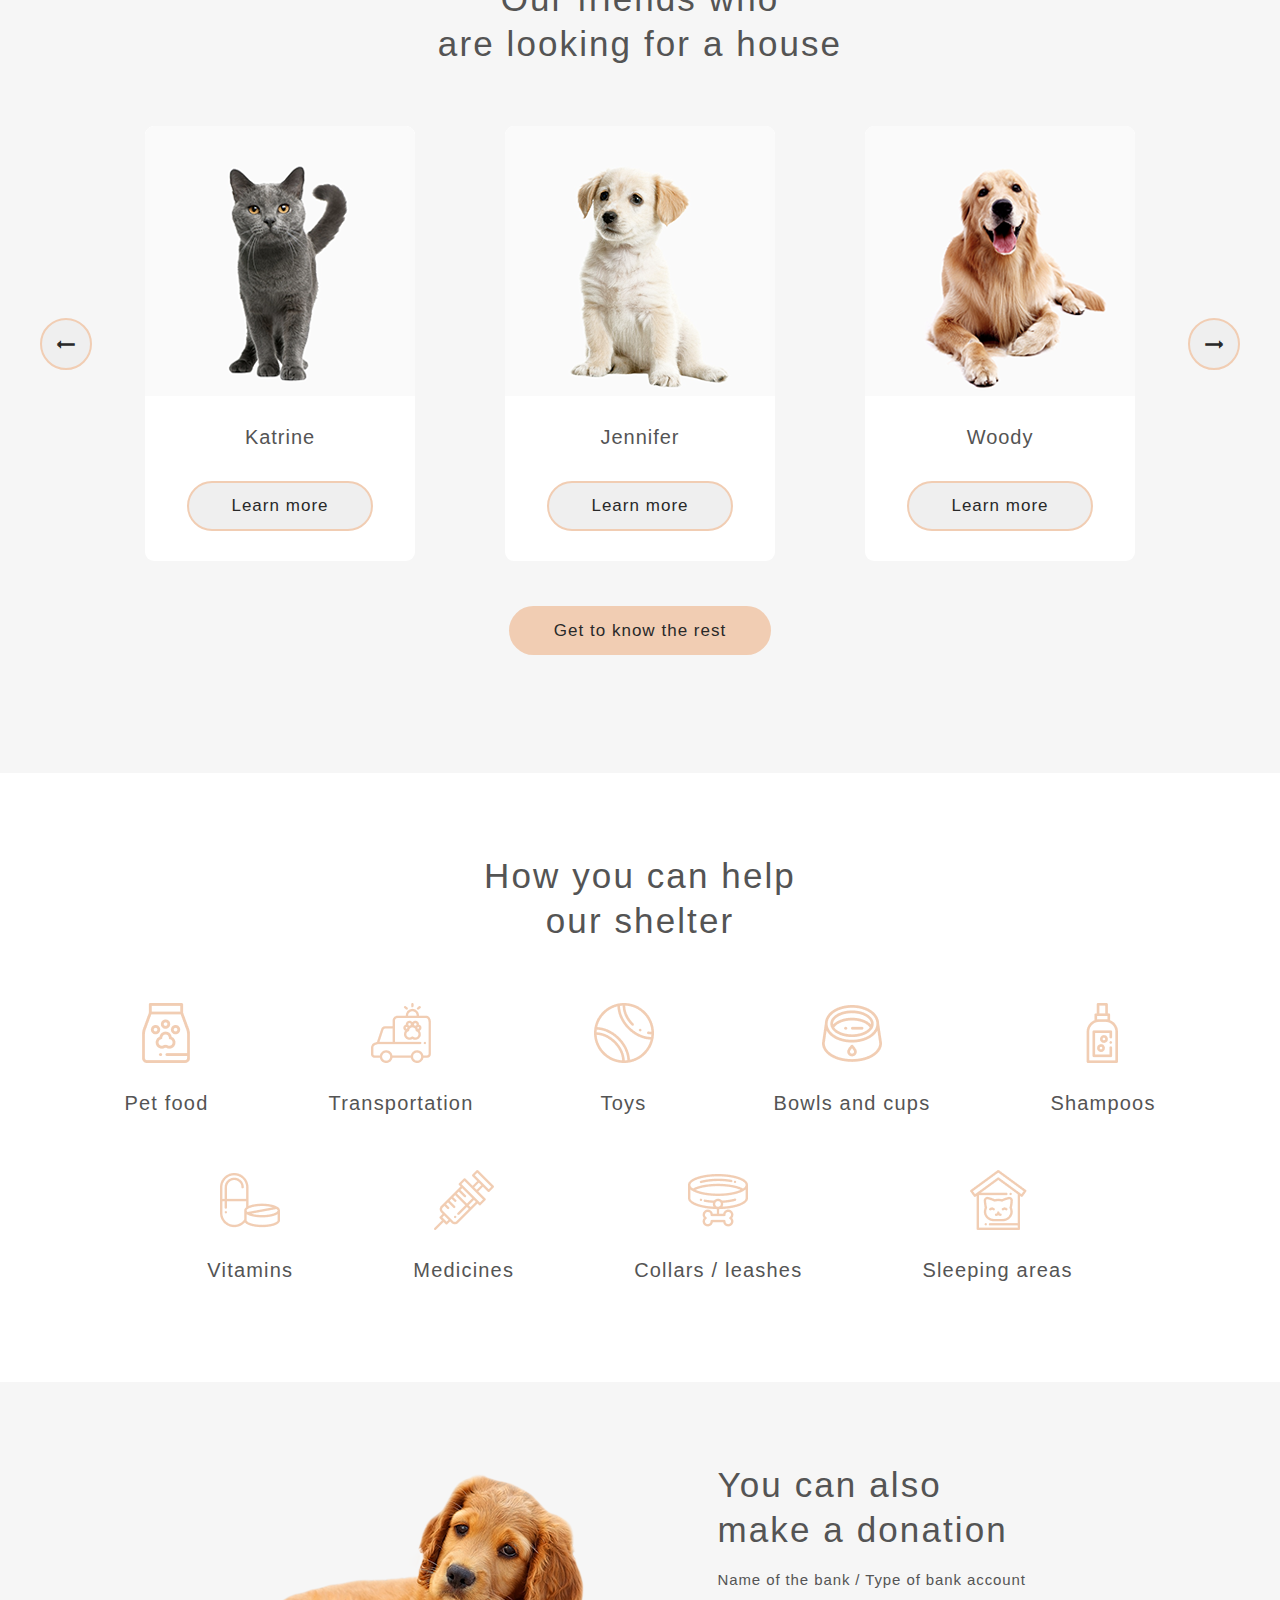
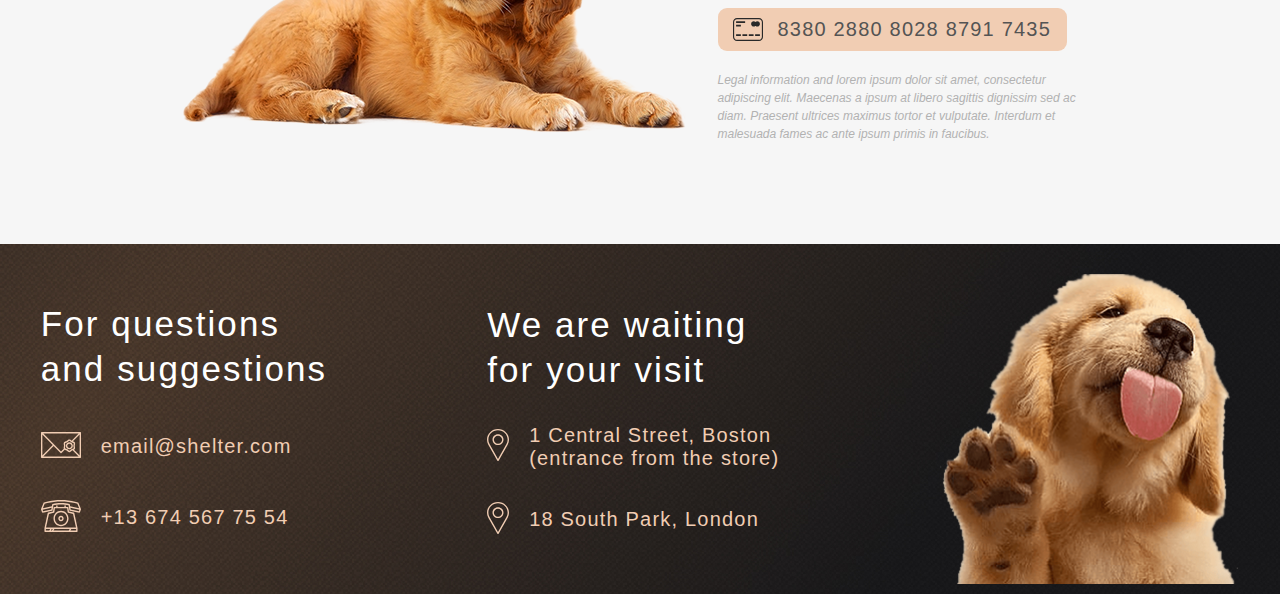
==== commit 6f173589: "fix css" ====
--- a/pages/main/index.html
+++ b/pages/main/index.html
@@ -215,7 +215,7 @@
             <div class="footer__inner">
                 <div class="container__items">
                     <div class="footer__item">
-                        <h3 class="footer__title">For questions and suggestions</h3>
+                        <h3 class="footer__title">For questions <br> and suggestions</h3>
                         <div class="contact">
                             <a href="mailto:email@shelter.com">
                                 <img class="contact__icon" src="../../assets/icons/icon-email.svg" alt="">
@@ -230,7 +230,7 @@
                         </div>
                     </div>
                     <div class="footer__item footer__item-fix">
-                        <h3 class="footer__title title-fix">We are waiting for your visit</h3>
+                        <h3 class="footer__title title-fix">We are waiting <br> for your visit</h3>
                         <div class="contact contact-fix">
                             <a href="https://www.google.ru/maps/place/1+Central+St,+Boston,+MA+02109,+%D0%A1%D0%A8%D0%90/@42.3652764,-71.0529156,13.88z/data=!4m5!3m4!1s0x89e370868bc2ce7b:0x82fa7db94f5fea9e!8m2!3d42.3585519!4d-71.0547263?hl=en" target="_blank">
                                 <img class="contact__icon" src="../../assets/icons/icon-marker.svg" alt="">
@@ -248,8 +248,8 @@
                             </a>
                         </div>
                     </div>
-                </div>
-                <div class="footer__img"></div>
+                    <div class="footer__img"></div>
+                </div>
             </div>
         </div>
     </footer>
--- a/pages/main/style.css
+++ b/pages/main/style.css
@@ -170,7 +170,6 @@
     width: 100%;
     max-width: 698px;
     height: 728px;
-    /* height: auto; */
     flex-shrink: 0;
     background-image: url("../../assets/images/intro-dog.png");
     background-position: center;
@@ -179,9 +178,9 @@
 }
 
 .intro__content {
-    padding-bottom: 243px;
+    padding-bottom: 260px;
     margin-right: 42px;
-    margin-top: 163px;
+    /* margin-top: 163px; */
     max-width: 460px;
     min-height: 322px;
 }
@@ -281,7 +280,7 @@
 
 .pets {
     padding-top: 80px;
-    height: 877px;
+    min-height: 877px;
     text-align: center;
     background-color: #F6F6F6;
     font-family: Georgia, sans-serif;
@@ -293,11 +292,14 @@
     margin-bottom: 60px;
     display: flex;
     justify-content: center;
+    gap: 53px;
 }
 
 .slider__btn-left {
-    margin-left: 40px;
-    margin-right: 53px;
+    flex-shrink: 0;
+    margin-left: 20px;
+    /* margin-left: 40px;
+    margin-right: 53px; */
     margin-top: 192px;
     width: 52px;
     height: 52px;
@@ -319,8 +321,10 @@
 }
 
 .slider__btn-rigth {
-    margin-left: 53px;
-    margin-right: 40px;
+    flex-shrink: 0;
+    margin-right: 20px;
+    /* margin-left: 53px;
+    margin-right: 40px; */
     margin-top: 192px;
     width: 52px;
     height: 52px;
@@ -344,23 +348,30 @@
 }
 
 .slider__inner {
-    margin-bottom: 15px;
-    width: 990px;
+    /* margin-bottom: 15px; */
+    width: 100%;
+    max-width: 990px;
     display: flex;
     justify-content: space-between;
+    overflow-x: scroll;
 }
 
 .slider__item {
+    flex-shrink: 0;
+    /* margin: 0 10px; */
     border-radius: 9px;
     width: 270px;
     height: 435px;
     overflow: hidden;
     transition: all .5s ease;
+    background-color: #fff;
 }
 
 .slider__item:hover {
     background-color: #fff;
-    box-shadow:  0px 2px 35px 14px rgba(13, 13, 13, 0.1);
+    box-shadow: -webkit-box-shadow: 4px 4px 8px 0px rgba(34, 60, 80, 0.2);
+    -moz-box-shadow: 4px 4px 8px 0px rgba(34, 60, 80, 0.2);
+    box-shadow: 4px 4px 8px 0px rgba(34, 60, 80, 0.2);
 }
 
 .slider__item:hover button {
@@ -516,8 +527,7 @@
 .footer {
     margin: 0 auto;
     width: 100%;
-    max-width: 1280px;  
-    height: auto;
+    min-height: 350px;
     background-color: #3f342e;
     background-image: url("../../assets/images/footer-background.jpg");
     background-position: center;
@@ -526,30 +536,28 @@
 }
 
 .footer__inner {
-    padding-top: 40px;
+    padding-top: 30px;
+    width: 100%;
+    height: 100%;
+}
+
+.footer__img {
+     width: 300px;
+     height: 310px;
+     background-image: url("../../assets/images/footer-puppy.png");
+     background-position: center;
+     background-repeat: no-repeat;
+     background-size: cover;
+ }
+
+.container__items {
+    width: 100%;
+    height: 100%;
     display: flex;
     justify-content: center;
+    flex-wrap: wrap;
+    gap: 160px;
     align-items: center;
-    flex-wrap: wrap;
-}
-
-.container__items {
-    max-width: 740px;
-    margin-right: 160px;
-    display: flex;
-    flex-wrap: wrap;
-    /* justify-content: center; */
-    gap: 158px;
-}
-
-.footer__item {
-    margin-bottom: 65px;
-    /* margin-right: 160px; */
-    height: 234px;
-    max-width: 280px;
-}
-.footer__item-fix {
-    max-width: 302px;
 }
 
 .footer__title {
@@ -591,15 +599,6 @@
     text-decoration: none;
 }
 
-.footer__img {
-    width: 300px;
-    height: 310px;
-    background-image: url("../../assets/images/footer-puppy.png");
-    background-position: center;
-    background-repeat: no-repeat;
-    background-size: cover;
-}
-
 
 
 @Media (max-width: 1150px) {
@@ -625,52 +624,8 @@
     }
 }
 
-/* 
-@Media (max-width: 1278px) { 
-    .intro__content {
-        position: relative;
-        z-index: 10;
-    }
-    
-    .intro__dog {
-        position:absolute;
-        z-index: 5;
-        right: 0;
-    } 
-    .slider__btn-left {
-        margin-right: 0;
-        margin-left: 20px;
-    }
-    .slider__btn-rigth {
-        margin-right: 20px;
-        margin-left: 0;
-    }
-    .container__items {
-        width: 100%;
-        margin-right: 0;
-    }
-} */
 
 @Media (max-width: 1040px) {
-    /* .intro {
-        position: relative;
-    }
-    .intro__content {
-        margin-top: 0;
-        padding-bottom: 220px;
-    }
-    .content__title {
-        margin-bottom: 10px;
-    }
-    .content__text {
-        width: 400px;
-    }
-    .intro__dog {
-        width: 569px;
-        height: 593px;
-        bottom: 0;
-        background-size: contain;
-    } */
 
     .slider {
         display: flex;
@@ -680,9 +635,9 @@
     .slider__inner {
         width: auto;
     }
-    .slider__item.disabled {
+    /* .slider__item.disabled {
         display: none;
-    }
+    } */
 
     .donation {
         height: auto;
@@ -771,7 +726,7 @@
     .button {
         margin-left: 125px;
     }
-    .intro__dog {
+    .intro__img {
         margin-left: auto;
         position: static;
         width: 569px;
@@ -805,8 +760,9 @@
     }
     
     .pets {
-        padding-top: 0;
-        height: 877px;
+        /* padding-top: 0; */
+        height: 100%;
+        min-height: 877px;
         text-align: center;
         width: 100%;
     }
@@ -847,11 +803,12 @@
 
     .button-pets {
         margin: 0 auto;
+       
     }
 
 
     .help {
-        padding-top: 0;
+        padding-top: 80px;
         margin-bottom: 45px;
     }
     
@@ -1084,7 +1041,7 @@
         margin: 0;
     }
 
-    .intro__dog {
+    .intro__img {
         width: auto;
         height: 440px;  
     }
@@ -1107,15 +1064,32 @@
         padding: 0 20px;
         text-align: center;
     }
+
+    .container__items {
+        margin: 0 10px;
+        width: 100%;
+    }
 }
 
 @Media (max-width: 740px) {
-    .slider__item.disabled-width {
+    .intro__content {
+       padding-bottom: 135px;
+    }
+
+
+    /* .slider__item.disabled-width {
         display: none;
-    }
+    } */
     .slider__item {
         margin: 0 auto;
     }
+
+    .help__content {
+        display: flex;
+        justify-content: center;
+        gap: 40px;
+    }
+
     .donation__content {
         padding: 0 20px;
     }
@@ -1143,9 +1117,14 @@
         margin-right: 10px;
     }
 
-    .intro__dog {
+    .intro__img {
         width: auto;
         height: 320px;  
+    }
+
+    .pets__inner {
+        height: auto;
+        padding-bottom: 100px;
     }
 
     .slider {
@@ -1171,7 +1150,8 @@
         margin: 0 15px;
     }
     .help__item {
-        width: 130px;
+        width: 100%;
+        min-width: 130px;
     }
     .item-fix {
         text-align: center;
@@ -1189,11 +1169,8 @@
     }
     .info__card {
         margin: 20px auto;
-        /* width: auto; */
-    }
-    .card__number {
-        /* font-size: 15px; */
-    }
+    }
+    
     .donation__img {
         width: 300px;
         height: 150px;
@@ -1207,12 +1184,30 @@
 
 }
 
+@Media (max-width: 410px) {
+    .section__title {
+        padding: 0;
+        font-size: 28px;
+        line-height: 35px;
+    }
+}
+
 @Media (max-width: 380px) {
     .title {
         padding: 0 10px;
     }
 
-    .intro__dog {
+    .intro {
+        min-height: auto;
+    }
+
+    .intro__content {
+        padding-bottom: 80px;
+        height: auto;
+        min-height: 0;
+     }
+
+    .intro__img {
         width: auto;
         height: 270px;  
     }
@@ -1270,7 +1265,7 @@
         margin-bottom: 23px;
     }
 
-    .intro__dog {
+    .intro__img {
         width: 260px;
     }
 
@@ -1306,6 +1301,7 @@
     }
 
     .pets {
+        /* padding-top: 40px; */
         height: auto;
         margin-bottom: 100px;
     }
@@ -1582,4 +1578,10 @@
         font-size: 13px;
     }
     
+}
+
+@Media (max-width:320px) {
+    .button {
+        padding: 10px 30px;
+    }
 }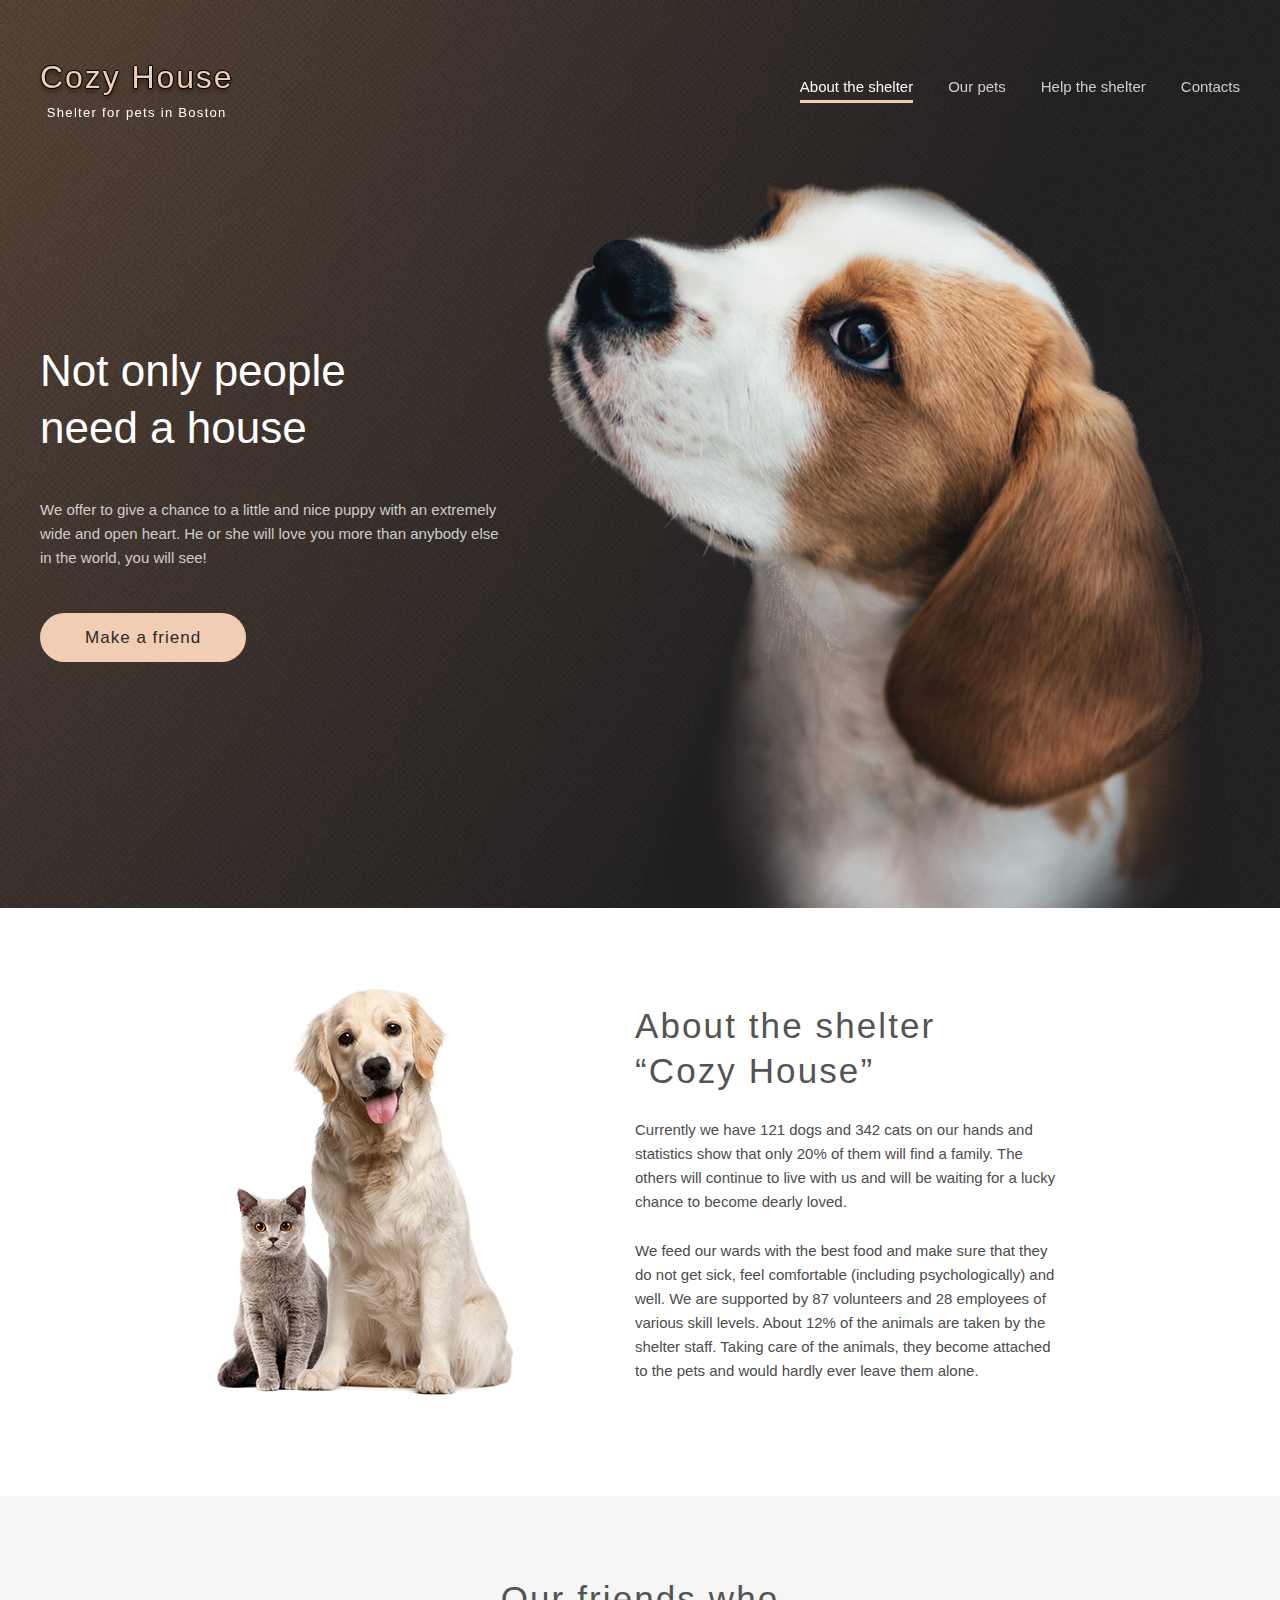
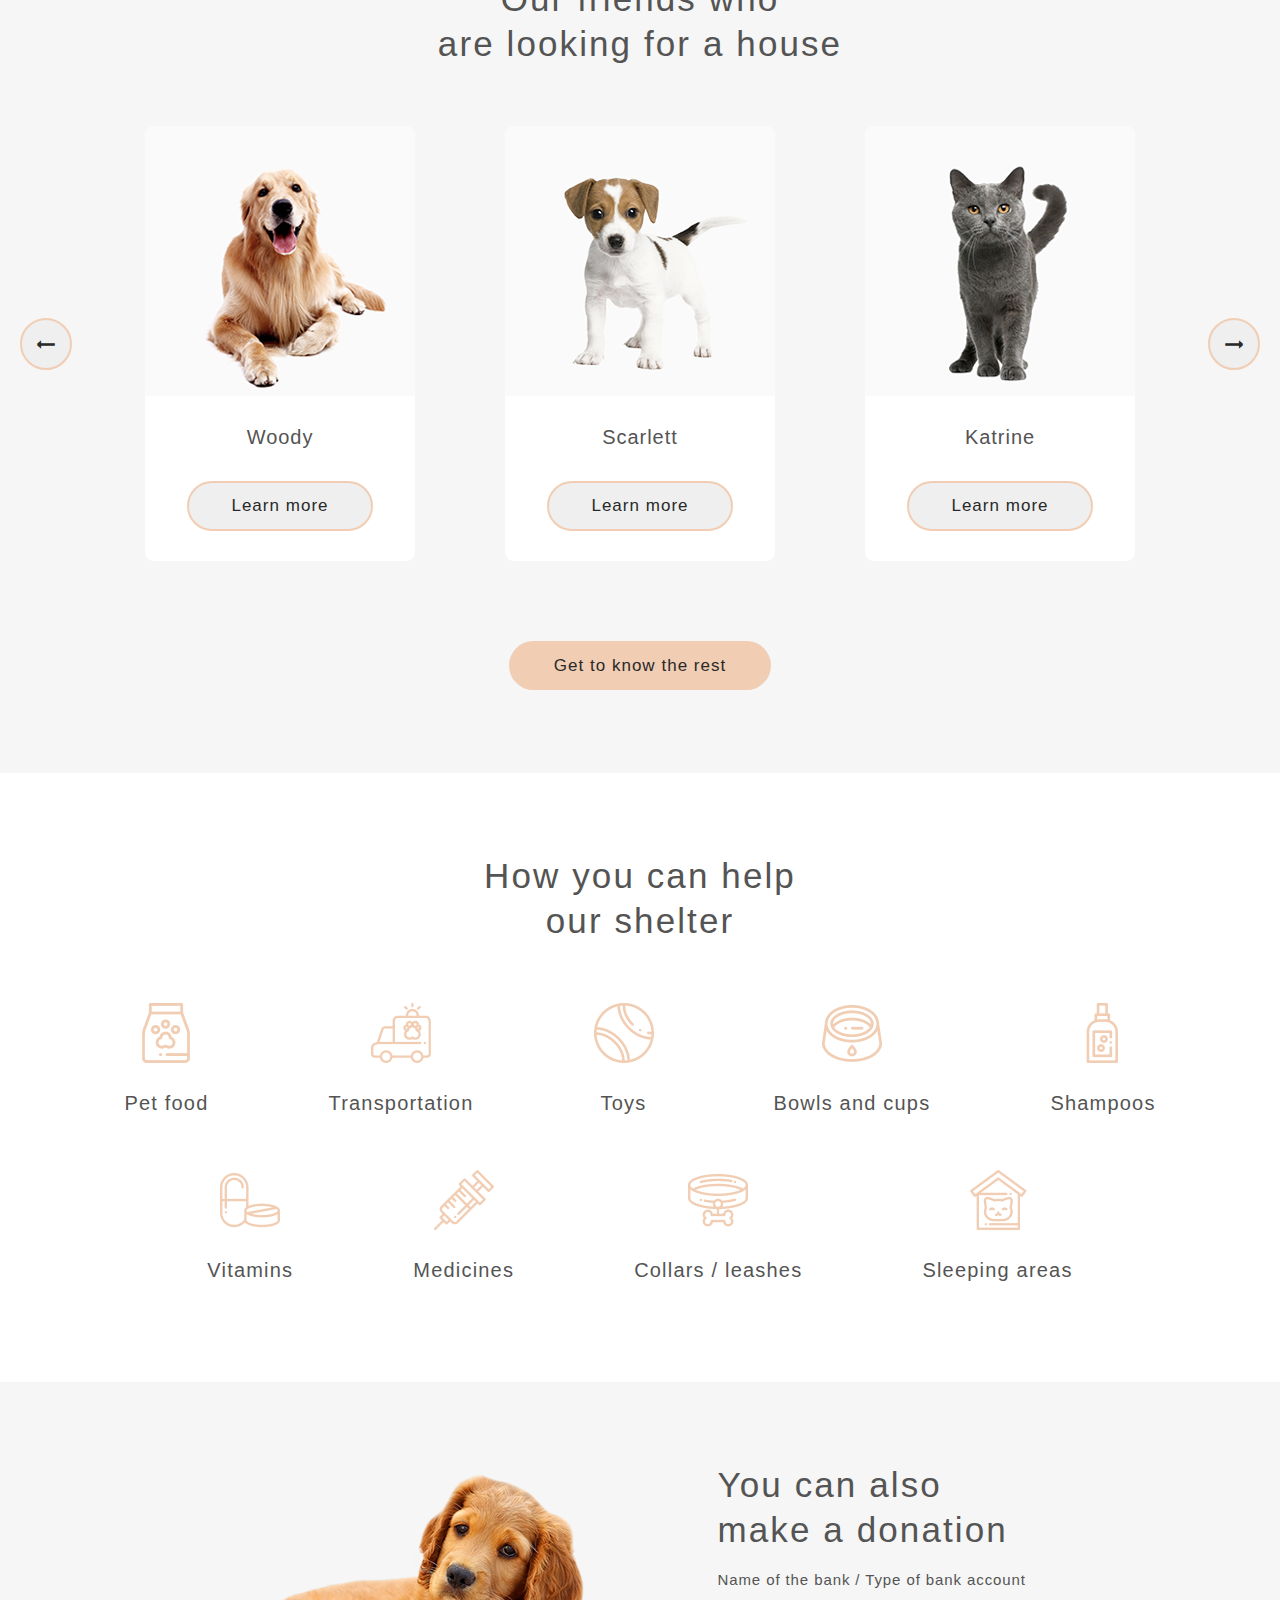
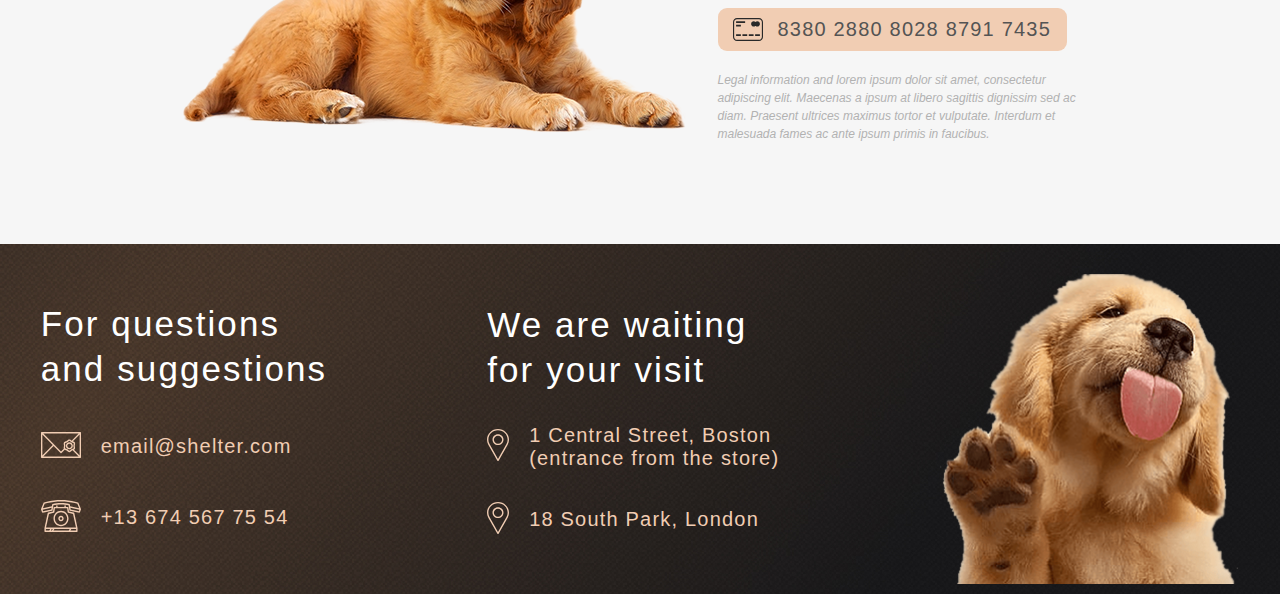
==== commit ff3dcd81: "feat: add slider main" ====
--- a/pages/main/index.html
+++ b/pages/main/index.html
@@ -122,24 +122,10 @@
             <div class="pets__inner">
                 <h2 class="section__title title">Our friends who <br> are looking for a house</h2>
                 <div class="slider">
-                    <button class="slider__btn-left disabled">&#129044;</button>
-                    <div class="slider__inner">
-                        <div class="slider__item" id="katrine">
-                            <img class="pets__photo" src="../../assets/images/pets/pets-katrine.png" alt="photo Katrine">
-                            <div class="pets__name">Katrine</div>
-                            <button class="pets__btn">Learn more</button>
-                        </div>
-                        <div class="slider__item disabled-width" id="jennifer">
-                            <img class="pets__photo" src="../../assets/images/pets/pets-jennifer.png" alt="photo Jennifer">
-                            <div class="pets__name">Jennifer</div>
-                            <button class="pets__btn">Learn more</button>
-                        </div>
-                        <div class="slider__item disabled" id="woody">
-                            <img class="pets__photo" src="../../assets/images/pets/pets-woody.png" alt="photo Woody">
-                            <div class="pets__name">Woody</div>
-                            <button class="pets__btn">Learn more</button>
-                        </div>
-                    </div>
+                    <button class="slider__btn-left">&#129044;</button>
+                    <div class="slider__box">
+                        <div class="slider__inner"></div>
+                    </div> 
                     <button class="slider__btn-rigth">&#129046;</button>
                 </div>
                 <a class="button button-pets" href="../../pages/pets/index.html">Get to know the rest</a>
--- a/pages/main/style.css
+++ b/pages/main/style.css
@@ -286,6 +286,13 @@
     font-family: Georgia, sans-serif;
     font-weight: 400;
     letter-spacing: 0.06em;
+    width: 100%;
+    margin: 0 auto; 
+}
+
+.pets__inner {
+    width: 100%;
+    margin: 0 auto;
 }
 
 .slider {
@@ -293,6 +300,9 @@
     display: flex;
     justify-content: center;
     gap: 53px;
+    max-width: 1280px;
+    margin: 0 auto;
+
 }
 
 .slider__btn-left {
@@ -347,20 +357,32 @@
     border: 2px solid #FDDCC4;
 }
 
-.slider__inner {
-    /* margin-bottom: 15px; */
+.slider__box {
     width: 100%;
     max-width: 990px;
+    margin: 0 auto;
+    overflow-x: hidden;
+    margin-bottom: 80px;
+
+}
+
+.slider__inner {
+    margin-bottom: 15px;
+    width: 100%;
+    /* max-width: 990px; */
     display: flex;
     justify-content: space-between;
-    overflow-x: scroll;
+    /* overflow-x: scroll; */
+    /* overflow-x: hidden; */
+    gap: 90px;
+    transition: all .7s ease-in-out;
 }
 
 .slider__item {
     flex-shrink: 0;
     /* margin: 0 10px; */
     border-radius: 9px;
-    width: 270px;
+    min-width: 270px;
     height: 435px;
     overflow: hidden;
     transition: all .5s ease;
@@ -635,9 +657,6 @@
     .slider__inner {
         width: auto;
     }
-    /* .slider__item.disabled {
-        display: none;
-    } */
 
     .donation {
         height: auto;
@@ -795,6 +814,7 @@
         max-width: 580px;
         display: flex;
         justify-content: space-between;
+        gap: 40px;
     }
     
     .slider__item {
@@ -1495,7 +1515,7 @@
 .popup__photo {
     width: 500px;
     height: 100%;
-    background-image: url("../../assets/images/pets/pets-katrine.png");
+    background-image: url("../../assets/images/pets/Katrine.png");
     background-position: center;
     background-repeat: no-repeat;
     background-size: cover;
